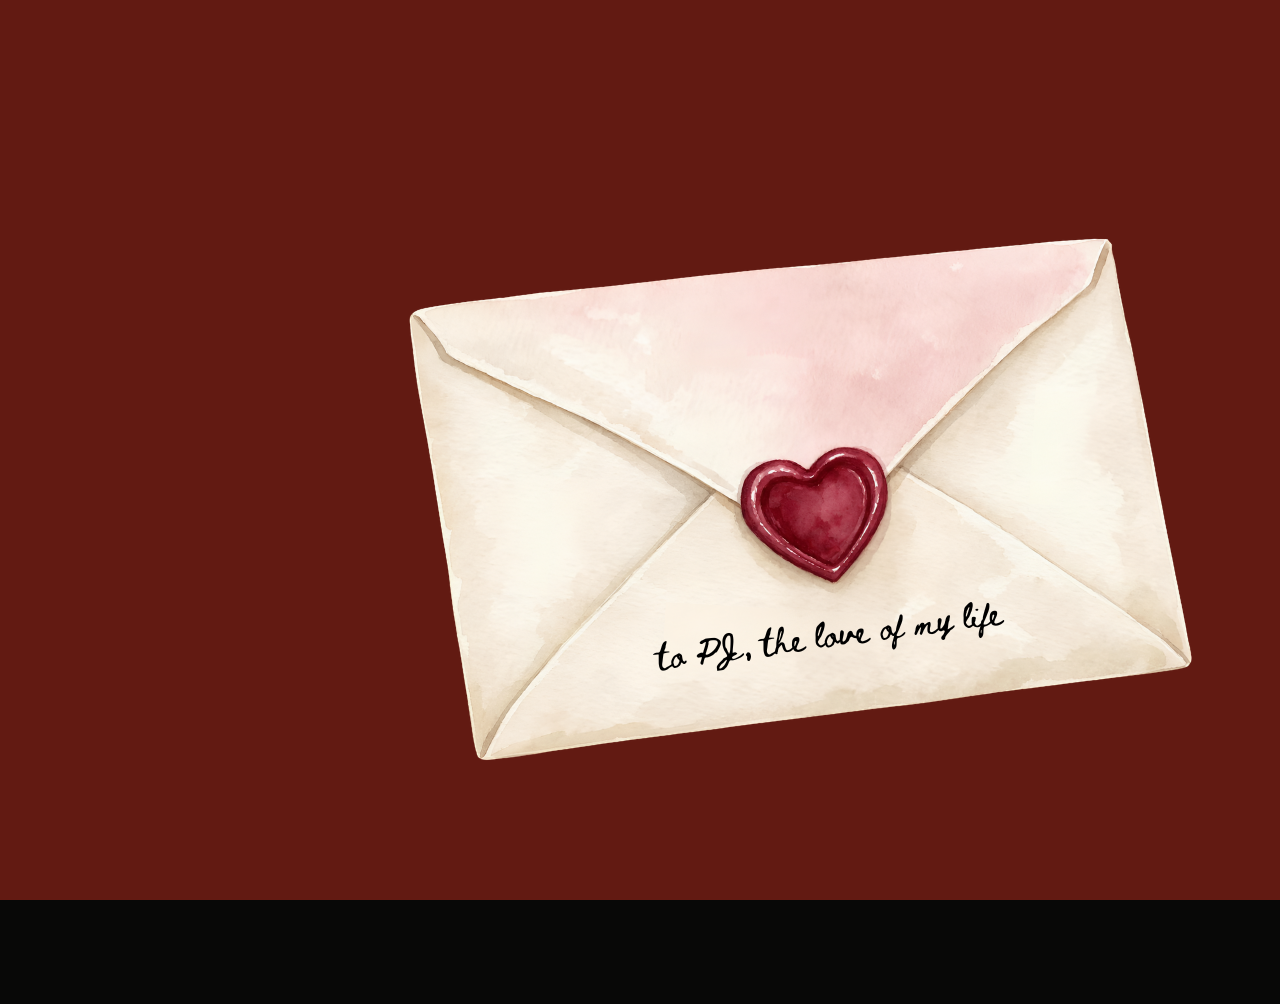
==== envelope.html @ e7760bf6 "Add envelope page" ====
<!DOCTYPE html>
<html>
<head>
    <title>P&J — Our Scrapbook</title>
    <link rel="stylesheet" href="style.css">
</head>

<body>

    <main class="envelope-page">

        <img src="envelope.png" alt="Envelope">

    </main>

</body>
</html>
---- style.css ----
/* ========================================
   P&J
   ======================================== */

@import url('https://fonts.googleapis.com/css2?family=Cormorant+Garamond:wght@400;500&family=Inter:wght@300;400&family=JetBrains+Mono:wght@400&display=swap');


/* ---------- PAGE ---------- */

* {
    box-sizing: border-box;
}

html,
body {
    width: 100%;
    height: 100%;
    margin: 0;
    overflow: hidden;
}

body {
    background: #080807;
    color: #f3efe5;
    font-family: 'Inter', sans-serif;
    transition: background 1.5s ease;
}

.museum {
    position: relative;
    width: 100%;
    height: 100vh;
}


/* ---------- LIGHT SWITCH ---------- */

.light-switch-area {
    position: absolute;
    top: 50%;
    left: 50%;
    width: max-content;
    text-align: center;
    transform: translate(-50%, -50%);
    z-index: 20;
    transition: opacity 0.8s ease;
}

.switch-plate {
    width: 100px;
    height: 160px;
    margin: 0 auto;
    padding: 15px;
    background: #e1ddd3;
    border-radius: 8px;
    box-shadow:
        0 8px 30px rgba(0, 0, 0, 0.7),
        inset 0 0 10px rgba(0, 0, 0, 0.15);
}

.light-switch {
    position: relative;
    display: flex;
    align-items: center;
    justify-content: center;
    width: 70px;
    height: 120px;
    padding: 0;
    border: none;
    border-radius: 6px;
    background: #b9b2a5;
    cursor: pointer;
    box-shadow:
        inset 0 4px 8px rgba(255, 255, 255, 0.25),
        inset 0 -6px 10px rgba(0, 0, 0, 0.25);
    transition: transform 0.2s ease;
}

.light-switch:active {
    transform: translateY(4px);
}


/* ---------- PIXEL HEART ---------- */

.pixel-heart {
    position: static;
    display: block;
    width: 42px;
    height: 42px;
    margin: 0;
    image-rendering: pixelated;
    shape-rendering: crispEdges;
    transition:
        opacity 0.3s ease,
        transform 0.3s ease;
}

.switch-label {
    width: 100%;
    margin: 18px 0 0;
    text-align: center;
    font-family: 'JetBrains Mono', monospace;
    font-size: 11px;
    letter-spacing: 2px;
    text-transform: uppercase;
    color: #777267;
}


/* ---------- MAIN CONTENT ---------- */

.museum-content {
    position: absolute;
    inset: 0;
    display: flex;
    flex-direction: column;
    align-items: center;
    justify-content: center;
    text-align: center;
    opacity: 0;
    transition: opacity 1.5s ease;
}

h1 {
    margin: 0;
    font-family: 'JetBrains Mono', monospace;
    font-size: clamp(55px, 8vw, 90px);
    font-weight: 400;
    letter-spacing: 6px;
    text-align: center;
}
.subtitle {
    margin: 20px 0 0;
    font-size: 16px;
    font-weight: 300;
    letter-spacing: 2px;
    color: #bdb6a8;
    text-align: center;
}

.anniversary {
    margin: 26px 0 0;
    font-size: 14px;
    font-weight: 300;
    color: #f3efe5;
    text-align: center;
}


/* ---------- LIGHTS ON ---------- */

body.lights-on {
    background:
        radial-gradient(
            circle at 50% 45%,
            #403b2f 0%,
            #171613 45%,
            #080807 100%
        );
}

body.lights-on .museum-content {
    opacity: 1;
}


/* ---------- HIDE SWITCH AFTER CLICK ---------- */

body.lights-on .light-switch-area {
    opacity: 0;
    pointer-events: none;
}


/* ---------- SCRAPBOOK COVER ---------- */

.scrapbook-cover {
    margin-top: 35px;
    width: min(360px, 55vw);
    cursor: pointer;
    transition: transform 0.4s ease, filter 0.4s ease;
}

.scrapbook-cover img {
    display: block;
    width: 100%;
    height: auto;
    border-radius: 2px;
    box-shadow:
        0 12px 35px rgba(0, 0, 0, 0.45);
}

.scrapbook-cover:hover {
    transform: translateY(-6px) scale(1.02);
    filter: brightness(1.05);
}

/* ---------- SCRAPBOOK PAGES ---------- */

.scrapbook-page {
    min-height: 100vh;
    display: flex;
    flex-direction: column;
    justify-content: center;
    align-items: center;
    padding: 40px;
    box-sizing: border-box;
}

.scrapbook-page img {
    display: block;
    width: min(1400px, 90vw);
    height: auto;
}

/* ---------- SWITCH LABEL ---------- */

.switch-label {
    color: #f5ead7;
    font-size: 16px;
    letter-spacing: 3px;
    text-align: center;
    line-height: 1.6;
    margin-top: 18px;
    white-space: nowrap;
    text-shadow: 0 0 8px rgba(245, 234, 215, 0.25);
}

/* ---------- SCRAPBOOK NAVIGATION ---------- */
.next-button {
    margin-top: 25px;
    color: #f5ead7;
    text-decoration: none;
    font-size: 14px;
    letter-spacing: 3px;
    transition: opacity 0.3s ease;
}

.next-button:hover {
    opacity: 0.6;
}
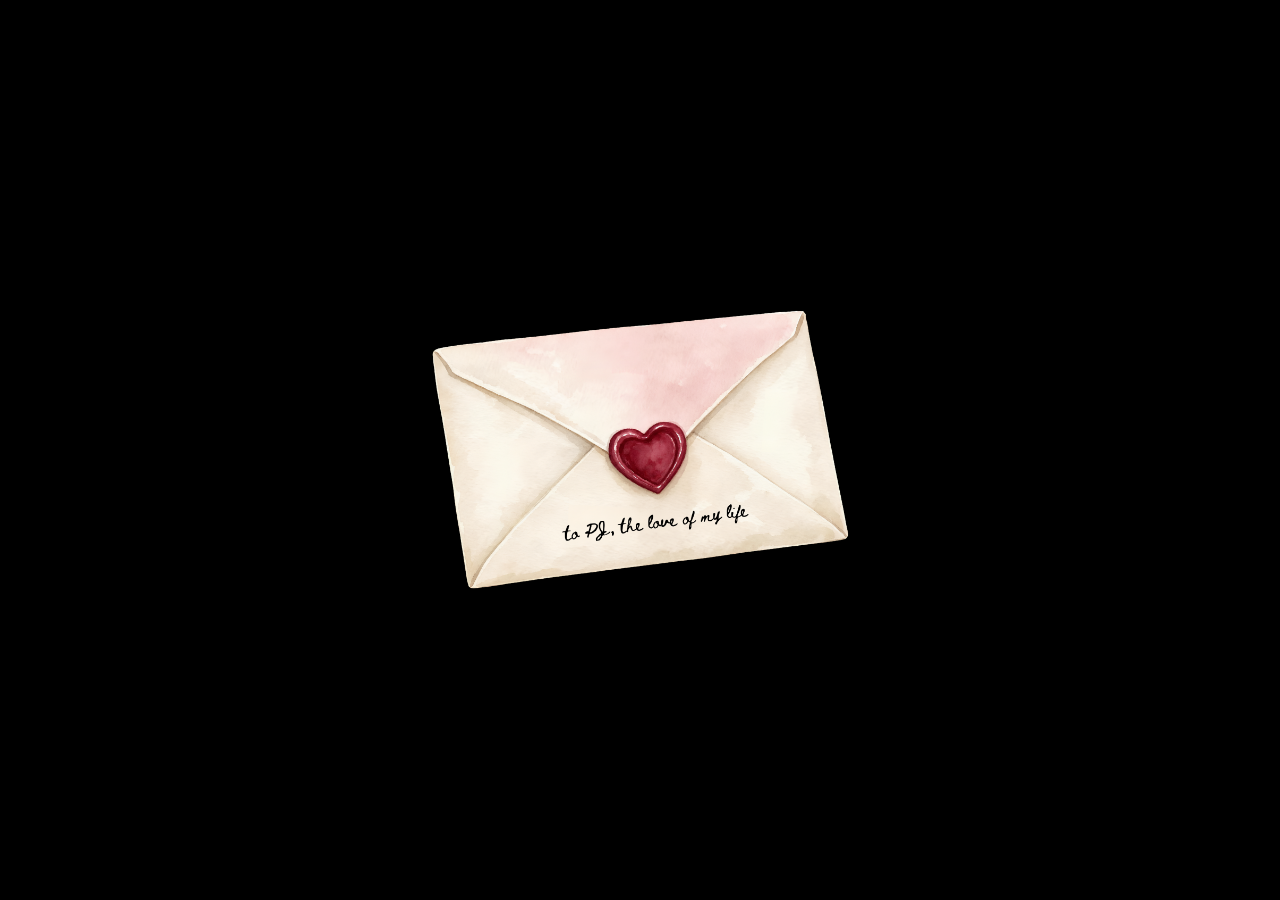
==== commit e7ea3431: "Add id attribute to envelope image" ====
--- a/envelope.html
+++ b/envelope.html
@@ -9,7 +9,7 @@
 
     <main class="envelope-page">
 
-        <img src="envelope.png" alt="Envelope">
+        <img src="envelope.png" alt="Envelope" id="envelope">
 
     </main>
 
--- a/style.css
+++ b/style.css
@@ -240,3 +240,21 @@
 .next-button:hover {
     opacity: 0.6;
 }
+
+/* ---------- ENVELOPE PAGE ---------- */
+
+.envelope-page {
+    min-height: 100vh;
+    display: flex;
+    justify-content: center;
+    align-items: center;
+    padding: 40px;
+    box-sizing: border-box;
+    background: #000;
+}
+
+.envelope-page img {
+    display: block;
+    width: min(850px, 75vw);
+    height: auto;
+}
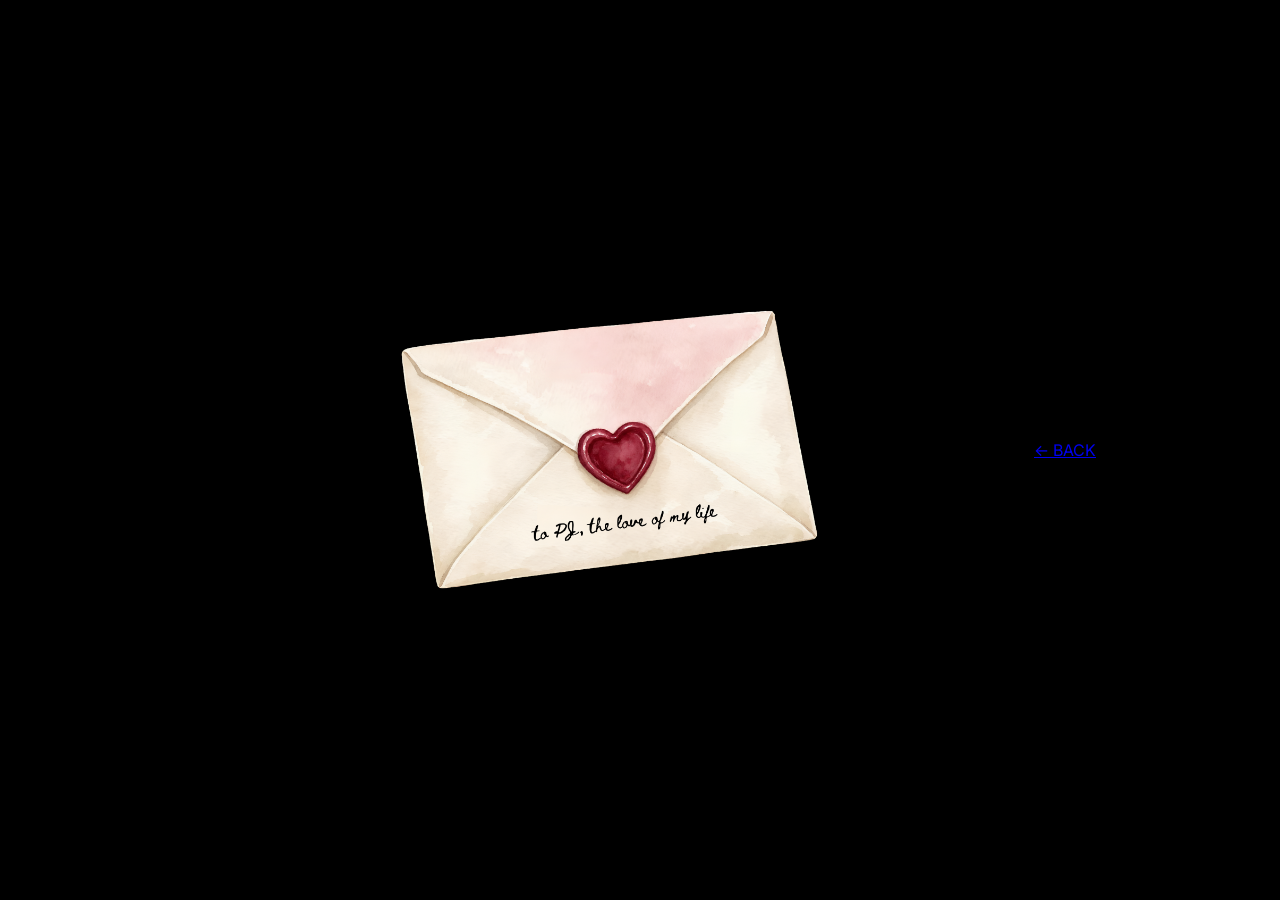
==== commit 83bf88e7: "Refactor envelope.html structure and add back button" ====
--- a/envelope.html
+++ b/envelope.html
@@ -1,17 +1,19 @@
 <!DOCTYPE html>
 <html>
 <head>
-    <title>P&J — Our Scrapbook</title>
+    <title>u r my forever</title>
     <link rel="stylesheet" href="style.css">
 </head>
 
 <body>
+<main class="envelope-page">
 
-    <main class="envelope-page">
+    <img src="envelope.png" alt="Envelope" id="envelope">
 
-        <img src="envelope.png" alt="Envelope" id="envelope">
+    <a href="scrapbook3.html" class="envelope-back-button">← BACK</a>
 
-    </main>
-
+</main>
+    <script src="script.js"></script>
+    
 </body>
 </html>
--- a/style.css
+++ b/style.css
@@ -228,8 +228,17 @@
 }
 
 /* ---------- SCRAPBOOK NAVIGATION ---------- */
+
+.scrapbook-navigation {
+    display: flex;
+    justify-content: center;
+    align-items: center;
+    gap: 60px;
+    margin-top: 25px;
+}
+
+.back-button,
 .next-button {
-    margin-top: 25px;
     color: #f5ead7;
     text-decoration: none;
     font-size: 14px;
@@ -237,10 +246,10 @@
     transition: opacity 0.3s ease;
 }
 
+.back-button:hover,
 .next-button:hover {
     opacity: 0.6;
 }
-
 /* ---------- ENVELOPE PAGE ---------- */
 
 .envelope-page {
@@ -258,3 +267,31 @@
     width: min(850px, 75vw);
     height: auto;
 }
+
+/* ---------- LETTER PAGE ---------- */
+.letter-page {
+    min-height: 100vh;
+    display: flex;
+    justify-content: center;
+    align-items: center;
+    padding: 40px;
+    box-sizing: border-box;
+    background: #000;
+    animation: letterFadeIn 0.8s ease forwards;
+}
+
+@keyframes letterFadeIn {
+    from {
+        opacity: 0;
+    }
+
+    to {
+        opacity: 1;
+    }
+}
+
+.letter-page img {
+    display: block;
+    width: min(850px, 75vw);
+    height: auto;
+}
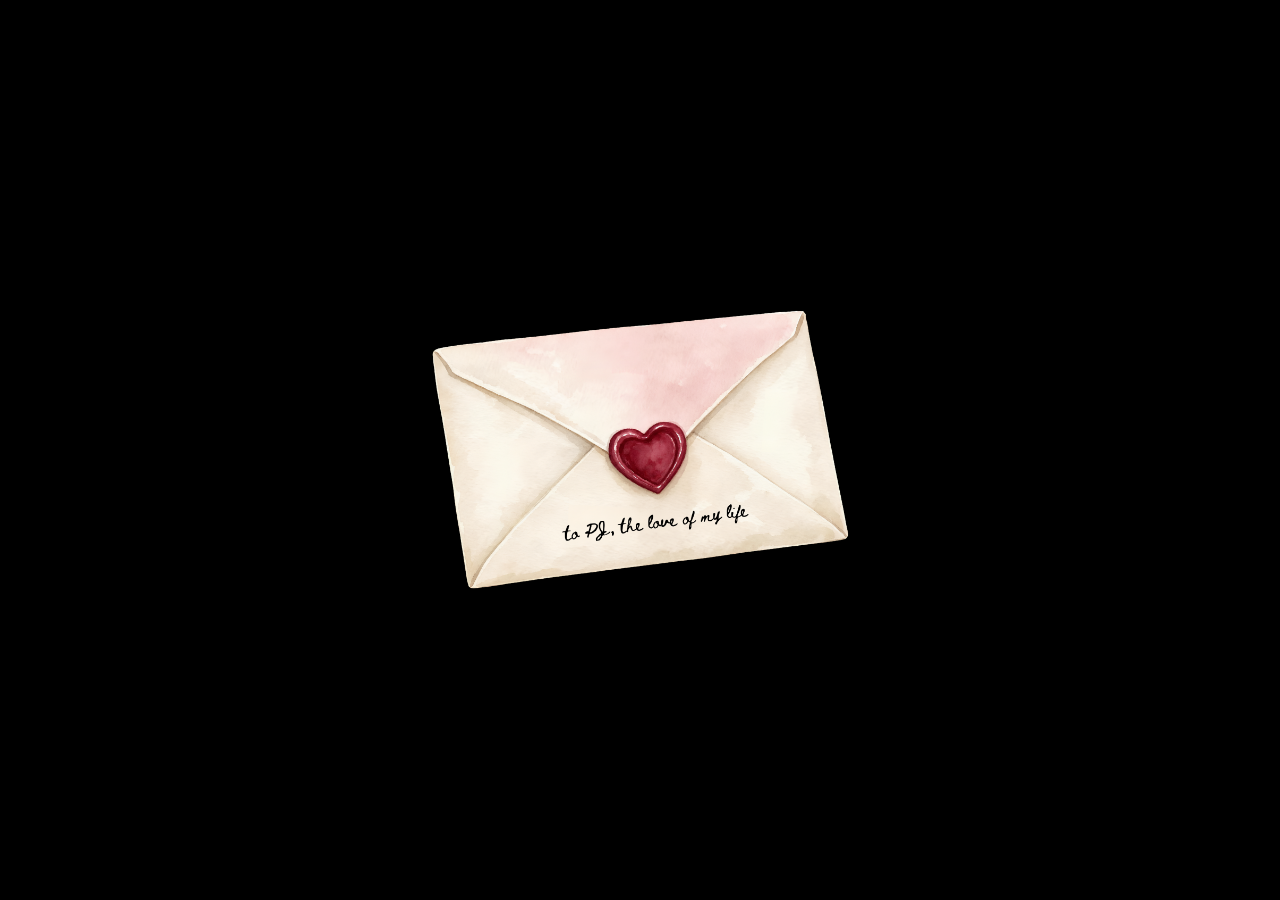
==== commit f0e1aeb9: "Remove back button from envelope.html Removed the back button link from the envelope page." ====
--- a/envelope.html
+++ b/envelope.html
@@ -6,13 +6,13 @@
 </head>
 
 <body>
+    
 <main class="envelope-page">
 
     <img src="envelope.png" alt="Envelope" id="envelope">
 
-    <a href="scrapbook3.html" class="envelope-back-button">← BACK</a>
-
 </main>
+    
     <script src="script.js"></script>
     
 </body>
